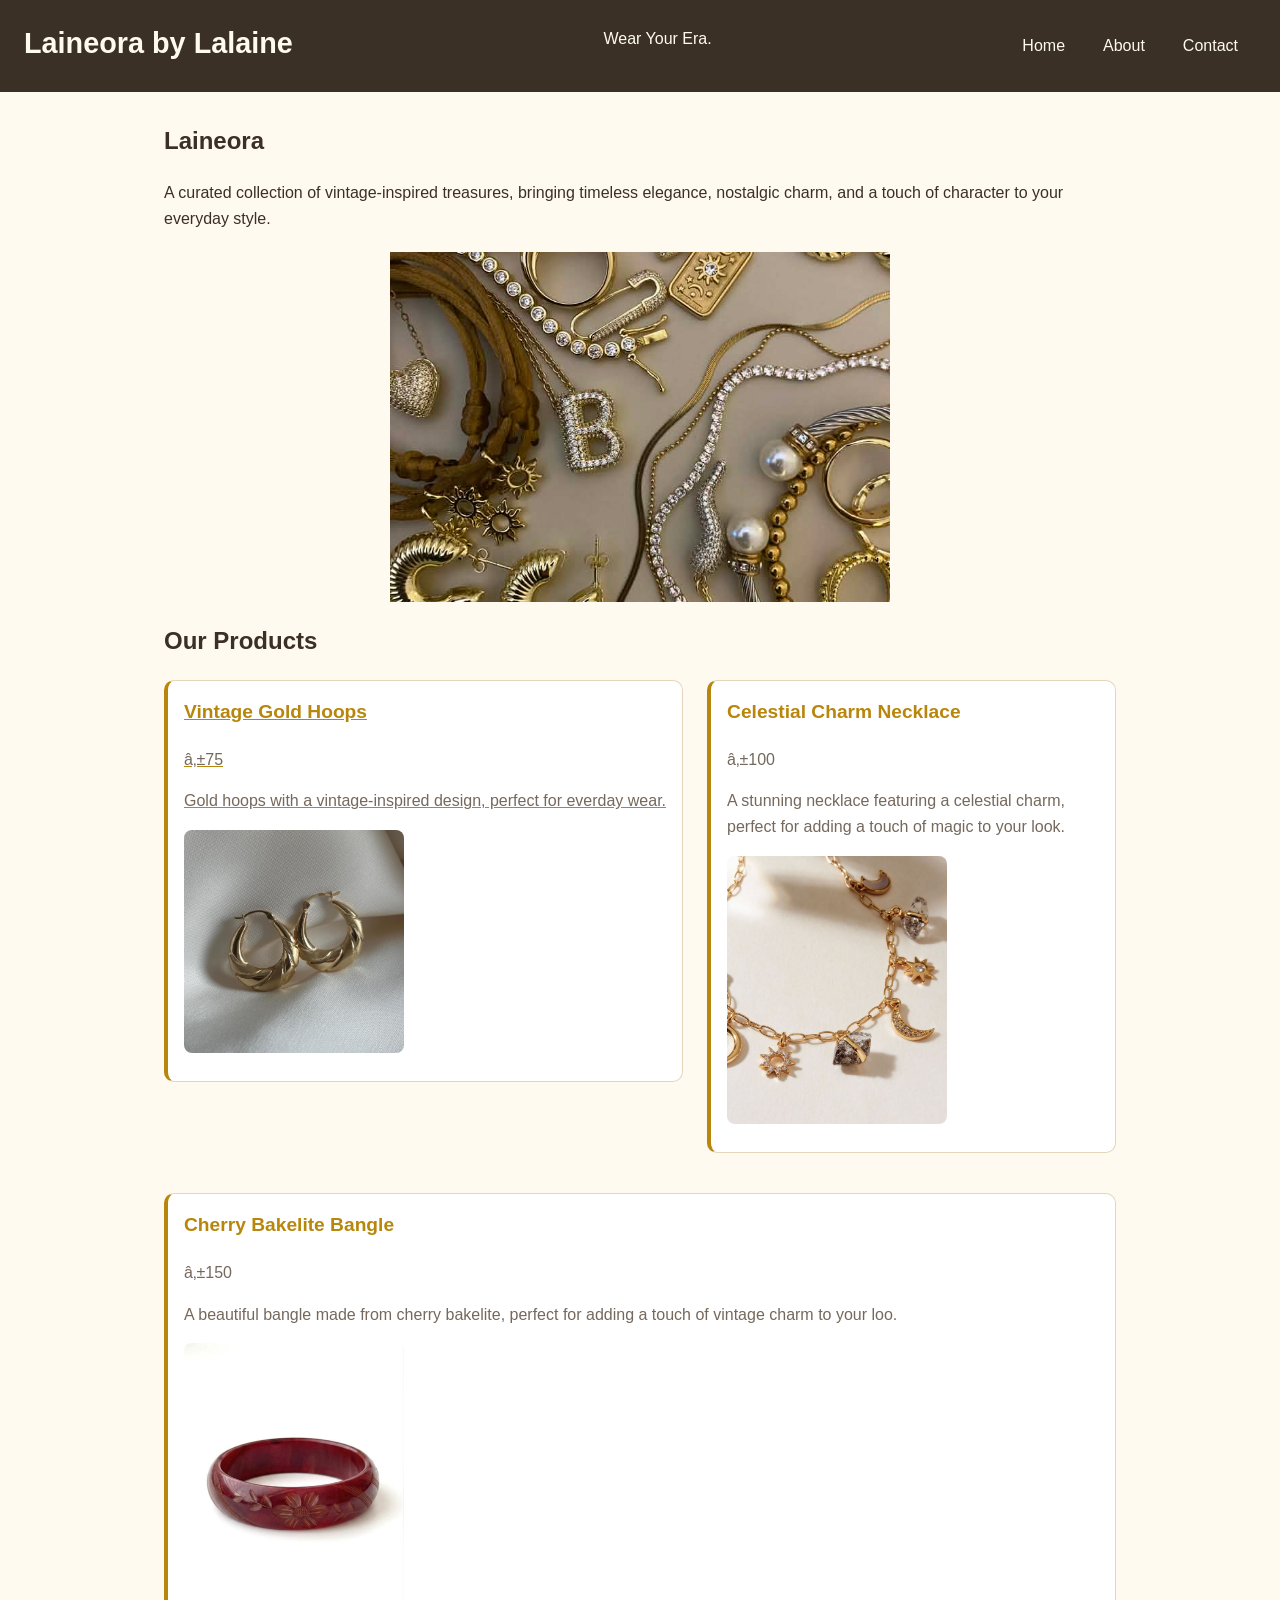
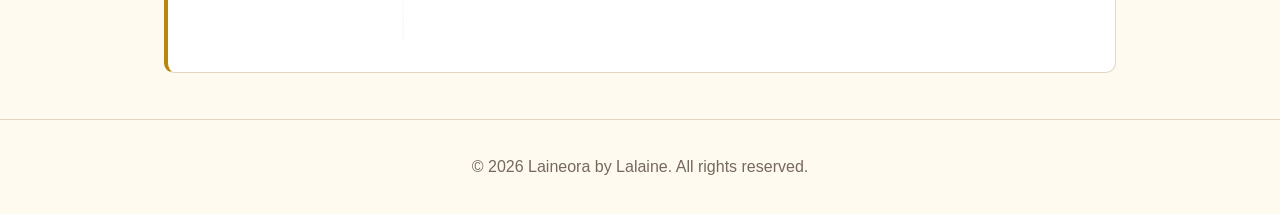
==== index.html @ add8b525 "Update name" ====
<!DOCTYPE html>
<html lang="en">
<head>
    <meta charset="'UTF-8">
    <meta name="'viewport" content="width=device=width, initial scale=1.0">
    <title>Laineora by Lalaine</title>

    <link rel="stylesheet" href="style.css">
</head>
<body>
    
   <header class="site-header">
     <h1>Laineora by Lalaine</h1>
     <p>Wear Your Era.</p>

     <nav>
        <ul>
            <li><a href="index.html">Home</a></li>
            <li><a href="about.html">About</a></li>
            <li><a href="contact.html">Contact</a></li>
        </ul>
     </nav>
    </header>

     <main>
     
      <section>
          <h2>Laineora</h2>
          <p>
            A curated collection of vintage-inspired treasures, bringing timeless elegance, nostalgic charm, and a touch of character to your everyday style.
          </p> 
          <img src="accessories.jpg" alt="Vintage accessories from Laineora by Lalaine" class="hero-image">
     </section> 
    
     <h2> Our Products</h2> 

     <div class="product-grid">
     <a href="products/vintage-gold-hoops.html">
     <article class="product-card">
           <h3> Vintage Gold Hoops</h3>
           <p>₱75</p>
           <p> Gold hoops with a vintage-inspired design, perfect for everday wear.</p>
           <img src= "gold hoops.jpg" alt=" Vintage Gold Hoop Earrings">
     </article>
     </a>

    <article class="product-card">
          <h3> Celestial Charm Necklace</h3>
          <p> ₱100</p>
          <p> A stunning necklace featuring a celestial charm, perfect for adding a touch of magic to your look.</p>
            <img src= "celestial necklace.jpg" alt="Celestial Charm Necklace">
    </article>

    <article class="product-card">
          <h3> Cherry Bakelite Bangle</h3>
          <p>₱150</p>
          <p> A beautiful bangle made from cherry bakelite, perfect for adding a touch of vintage charm to your loo.</p>
          <img src= "cherry bakelite bangle.jpg" alt="Cherry Bakelite Bangle">
    </article>
     </div>
     
     </main>

     <footer>
        <p>&copy; 2026 Laineora by Lalaine. All rights reserved.</p>
      </footer>
</body> 
</html>
---- style.css ----
/* ===== 1. Variables ===== */

:root {
  --brand: #b8860b;
  --ink: #3b3025;
  --muted: #75685c;
  --paper: #fffaf0;
  --line: #e4d6bd;
}


/* ===== 2. Base Styles ===== */

* {
  box-sizing: border-box;
}

body {
  margin: 0;
  font-family: 'Segoe UI', Helvetica, Arial, sans-serif;
  line-height: 1.6;
  color: var(--ink);
  background: var(--paper);
}

img {
  max-width: 100%;
  height: auto;
  display: block;
}

.hero-image {
    display: block;
    width: 500px;
    height: 350px;
    object-fit: cover;
    margin: 20px auto;
}

a {
  color: var(--brand);
}


/* ===== 3. Layout Regions ===== */

header {
  background: var(--ink);
  color: var(--paper);
  padding: 20px 24px;
}

header h1 {
  margin: 0 0 6px;
  font-size: 1.8rem;
}

header p {
  margin: 0 0 14px;
  color: var(--paper);
}

.site-header {
    display: flex;
    justify-content: space-between;
    align-items: center;
}

.site-header nav ul {
    display: flex;
    gap: 20px;
}

/* ===== Navigation ===== */

nav ul {
  list-style: none;
  margin: 0;
  padding: 0;
}

nav li {
  margin-right: 18px;
}

nav a {
  color: var(--paper);
  text-decoration: none;
}

nav a:hover {
  text-decoration: underline;
}


/* ===== Main Content ===== */

main {
  padding: 30px 24px;
  max-width: 1000px;
  margin: 0 auto;
}

main h2 {
  color: var(--ink);
  margin-top: 0;
}

main h3 {
  color: var(--brand);
}


/* ===== Footer ===== */

footer {
  border-top: 1px solid var(--line);
  padding: 18px 24px;
  color: var(--muted);
  text-align: center;
}


/* ===== 4. Components ===== */


/* Product Cards */

article {
  background: white;
  border: 1px solid var(--line);
  border-left: 4px solid var(--brand);
  border-radius: 10px;
  padding: 18px;
  margin-bottom: 20px;
}

article h3 {
  margin-top: 0;
  color: var(--brand);
}

article img {
  width: 220px;
  border-radius: 8px;
  margin: 12px 0;
}

article p {
  color: var(--muted);
}


/* Tables */

table {
  width: 100%;
  border-collapse: collapse;
  margin-top: 20px;
  background: white;
}

th,
td {
  border: 1px solid var(--line);
  padding: 10px;
  text-align: left;
}

th {
  background: var(--ink);
  color: var(--paper);
}


/* ===== 5. Forms and Buttons ===== */

form {
  max-width: 600px;
}

label {
  display: block;
  margin-top: 14px;
  margin-bottom: 5px;
}

input,
textarea,
select {
  width: 100%;
  padding: 10px;
  border: 1px solid var(--line);
  border-radius: 6px;
  font: inherit;
}

button {
  margin-top: 15px;
  padding: 10px 18px;
  border: none;
  border-radius: 6px;
  background: var(--brand);
  color: white;
  cursor: pointer;
}

button:hover {
  opacity: 0.9;
}

/* ===== 6. Product Cards ===== */

.product-grid {
    display: flex;
    flex-wrap: wrap;
    gap: 24px;
}

.product-card {
  background: #ffffff;
  border-radius: 10px;
  padding: 16px;
  border-left: 4px solid var(--brand);
  margin-bottom: 16px;
  flex: 1 1 240px;
}

.product-card h3 {
  font-size: 1.2rem;
  color: var(--brand);
}
/* ===== 7.Contact Form ===== */

fieldset {
  padding: 16px;
  border-radius: 10px;
  margin-bottom: 16px;
}

legend {
  color: var(--brand);
  font-weight: bold;
}

fieldset p {
     margin: 0 0 16px 0;
}

fieldset label {
    display: block;
    margin-bottom: 8px;
}

fieldset input,
fieldset textarea,
fieldset select {
    box-sizing: border-box;
}

/* ===== 8. Visible Focus State ===== */

input:focus,
textarea:focus {
  outline: 3px solid var(--brand);
  outline-offset: 2px;
}

/* ===== 9. Utilities ===== */

.text-center {
  text-align: center;
}
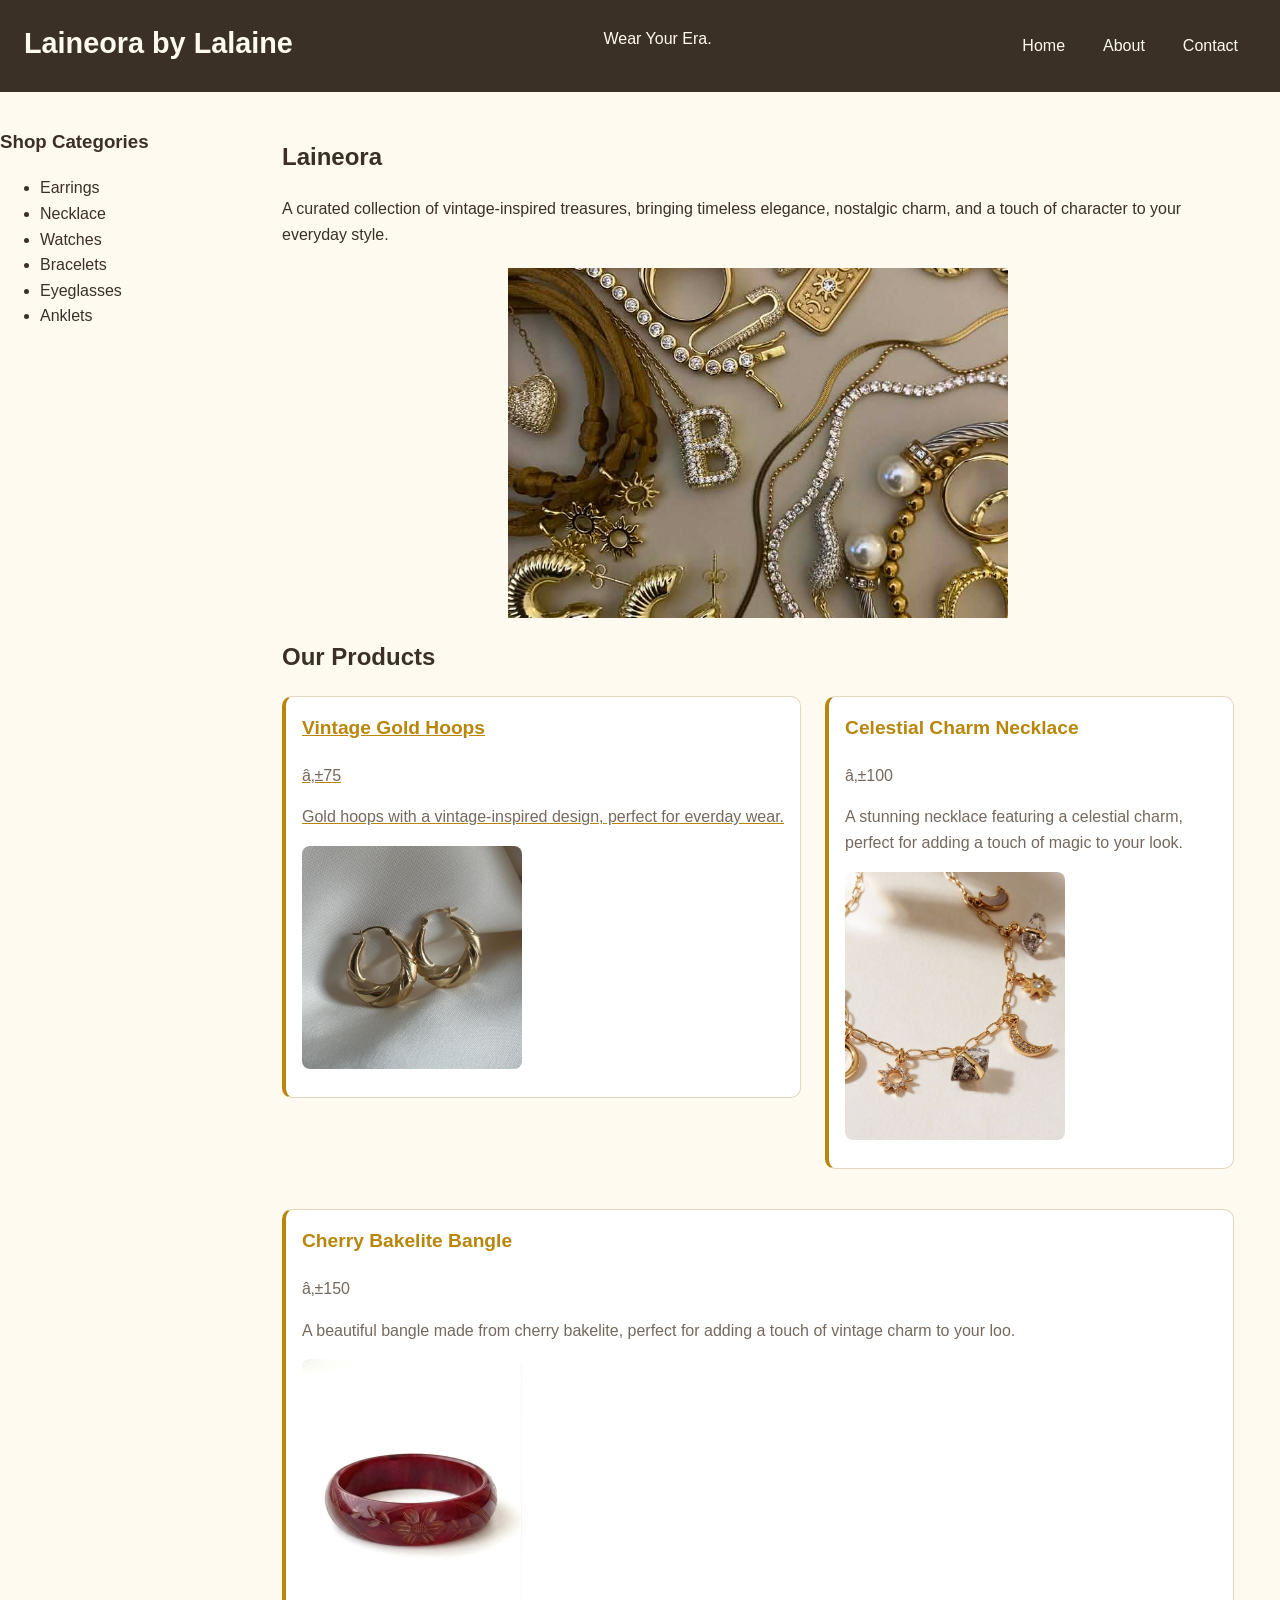
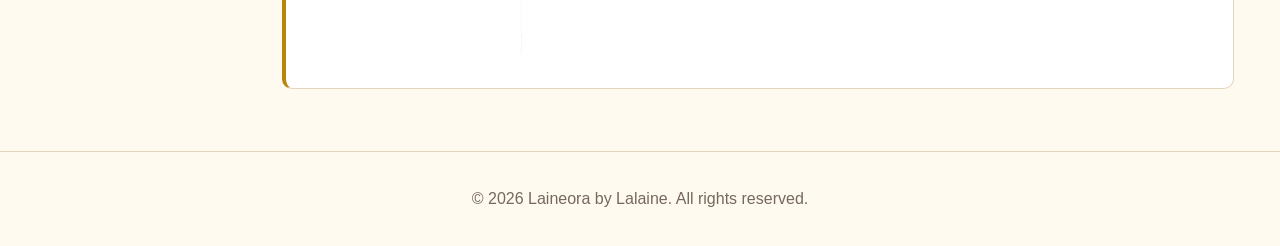
==== commit e15b14f5: "Add grid" ====
--- a/index.html
+++ b/index.html
@@ -9,7 +9,9 @@
 </head>
 <body>
     
-   <header class="site-header">
+<div class="page">
+ 
+      <header class="site-header">
      <h1>Laineora by Lalaine</h1>
      <p>Wear Your Era.</p>
 
@@ -22,7 +24,19 @@
      </nav>
     </header>
 
-     <main>
+    <aside> 
+       <h3>Shop Categories</h3>
+         <ul>
+             <li>Earrings</li>
+             <li>Necklace</li>
+             <li>Watches</li>
+             <li>Bracelets</li>
+             <li>Eyeglasses</li>
+             <li>Anklets</li>
+        </ul>
+    </aside>
+   
+    <main>
      
       <section>
           <h2>Laineora</h2>
@@ -64,5 +78,6 @@
      <footer>
         <p>&copy; 2026 Laineora by Lalaine. All rights reserved.</p>
       </footer>
+</div>
 </body> 
 </html>
--- a/style.css
+++ b/style.css
@@ -270,4 +270,30 @@
 
 .text-center {
   text-align: center;
+}
+
+.page {
+    display: grid;
+    grid-template-columns: 220px 1fr;
+    grid-template-areas:
+        "masthead masthead"
+        "side main"
+        "foot foot";
+    gap: 16px;
+}
+
+header {
+    grid-area: masthead;
+}
+
+aside {
+    grid-area: side;
+}
+
+main {
+    grid-area: main;
+}
+
+footer {
+    grid-area: foot;
 }
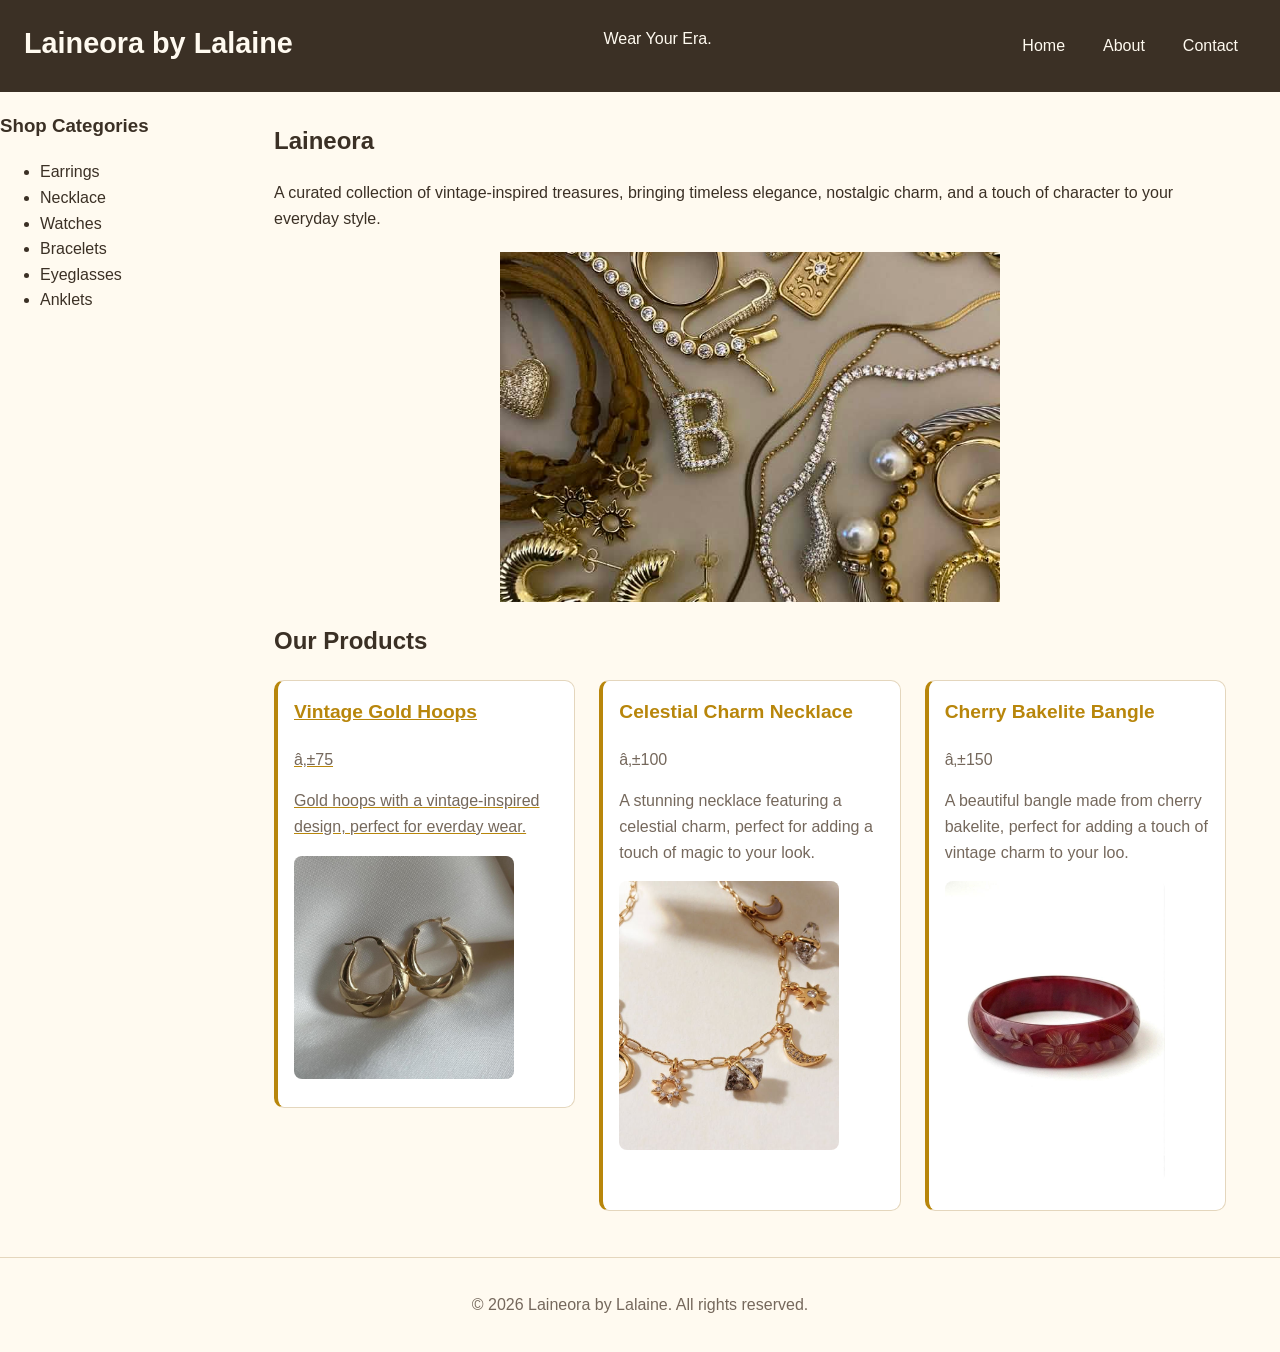
==== commit 49301f16: "Update page" ====
--- a/index.html
+++ b/index.html
@@ -71,7 +71,8 @@
           <p> A beautiful bangle made from cherry bakelite, perfect for adding a touch of vintage charm to your loo.</p>
           <img src= "cherry bakelite bangle.jpg" alt="Cherry Bakelite Bangle">
     </article>
-     </div>
+  
+  </div>
      
      </main>
 
--- a/style.css
+++ b/style.css
@@ -212,8 +212,8 @@
 /* ===== 6. Product Cards ===== */
 
 .product-grid {
-    display: flex;
-    flex-wrap: wrap;
+    display: grid;
+    grid-template-columns: repeat(3, 1fr);
     gap: 24px;
 }
 
@@ -274,12 +274,12 @@
 
 .page {
     display: grid;
-    grid-template-columns: 220px 1fr;
+    grid-template-columns: 1fr;
     grid-template-areas:
-        "masthead masthead"
-        "side main"
-        "foot foot";
-    gap: 16px;
+        "masthead"
+        "main"
+        "side"
+        "foot";
 }
 
 header {
@@ -296,4 +296,14 @@
 
 footer {
     grid-area: foot;
+}
+
+@media (min-width: 700px) {
+    .page {
+        grid-template-columns: 220px 1fr;
+        grid-template-areas:
+            "masthead masthead"
+            "side main"
+            "foot foot";
+    }
 }
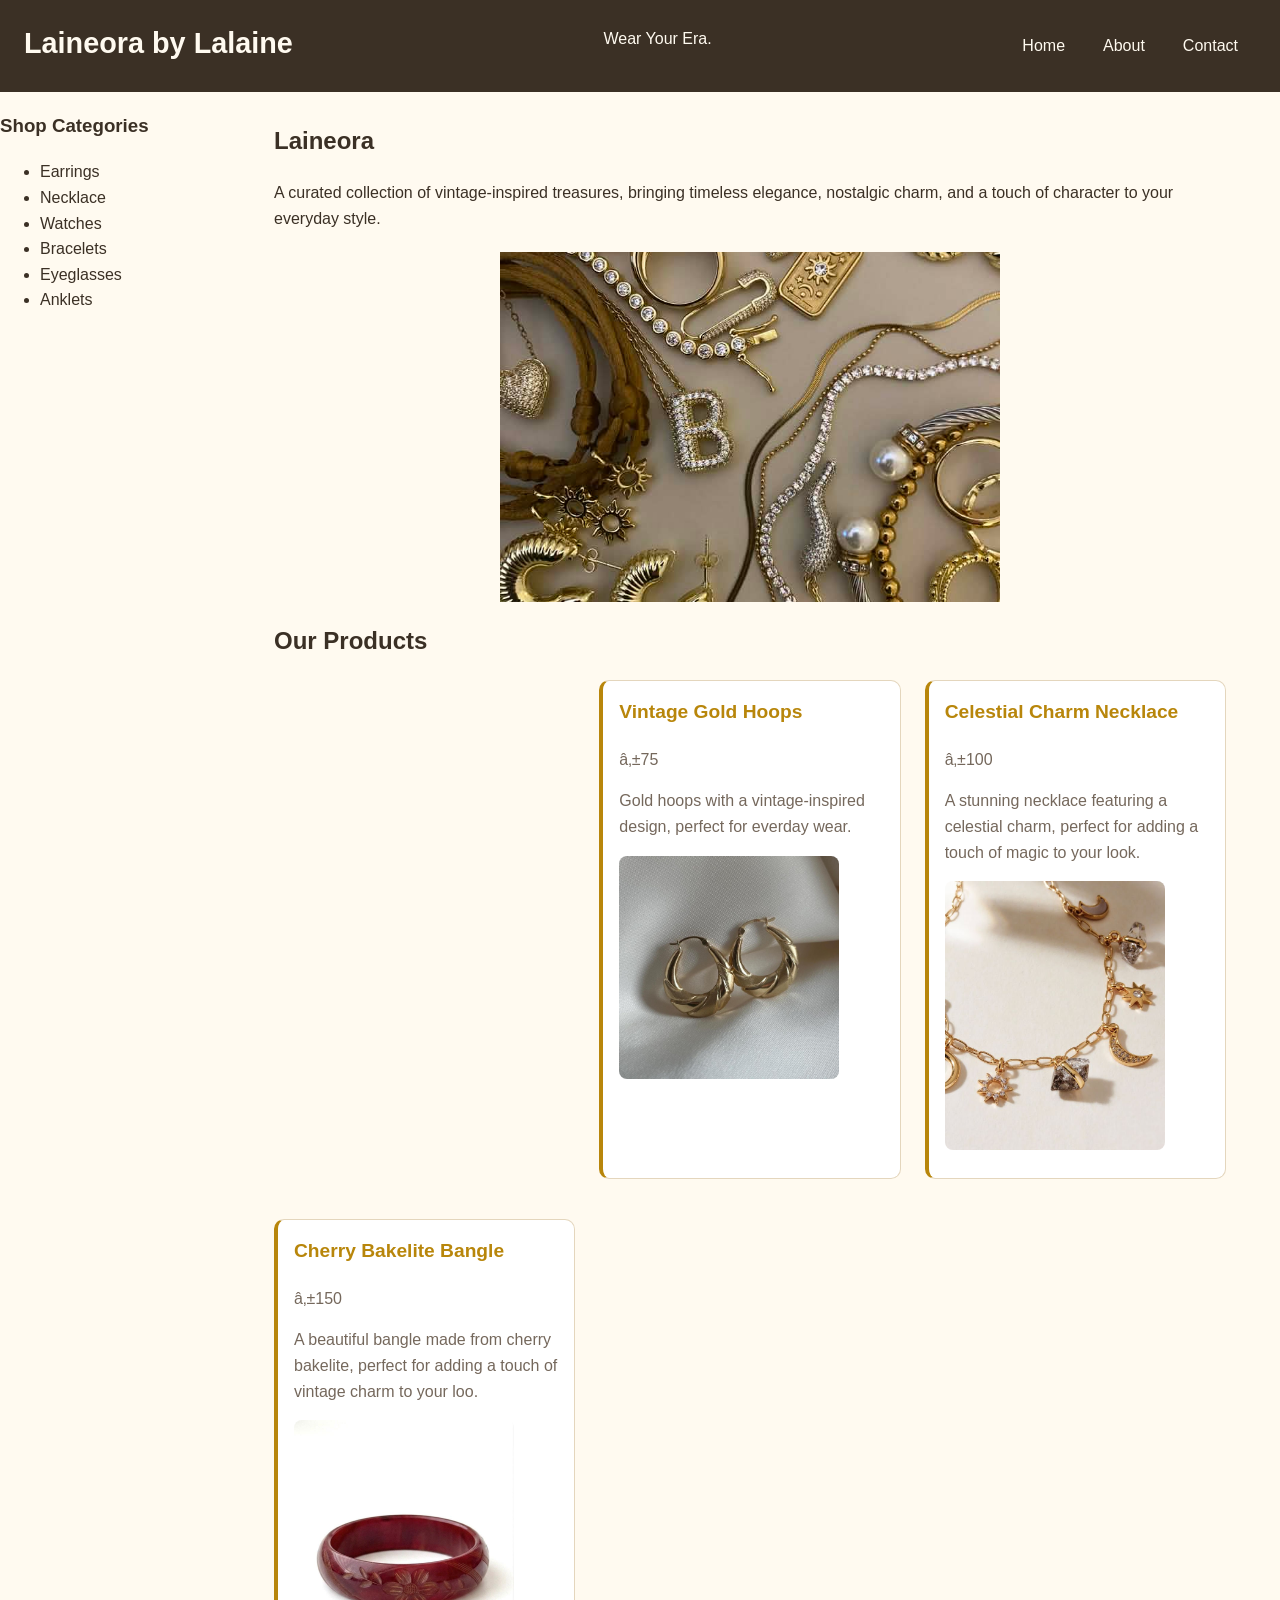
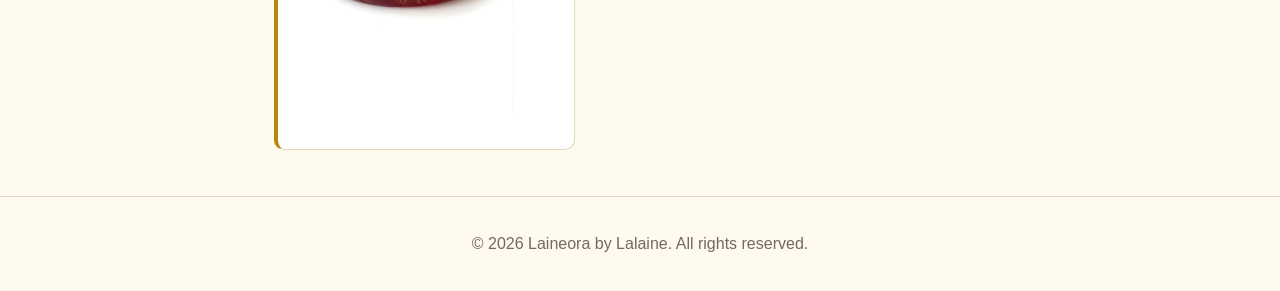
==== commit efa68da6: "Update product card" ====
--- a/index.html
+++ b/index.html
@@ -49,14 +49,13 @@
      <h2> Our Products</h2> 
 
      <div class="product-grid">
-     <a href="products/vintage-gold-hoops.html">
+     <a href="products/vintage-gold-hoops.html"></a>
      <article class="product-card">
            <h3> Vintage Gold Hoops</h3>
            <p>₱75</p>
            <p> Gold hoops with a vintage-inspired design, perfect for everday wear.</p>
            <img src= "gold hoops.jpg" alt=" Vintage Gold Hoop Earrings">
      </article>
-     </a>
 
     <article class="product-card">
           <h3> Celestial Charm Necklace</h3>
@@ -71,8 +70,7 @@
           <p> A beautiful bangle made from cherry bakelite, perfect for adding a touch of vintage charm to your loo.</p>
           <img src= "cherry bakelite bangle.jpg" alt="Cherry Bakelite Bangle">
     </article>
-  
-  </div>
+     </div>
      
      </main>
 
--- a/style.css
+++ b/style.css
@@ -282,6 +282,12 @@
         "foot";
 }
 
+.product-grid {
+    display: grid;
+    grid-template-columns: 1fr;
+
+}
+
 header {
     grid-area: masthead;
 }
@@ -306,4 +312,8 @@
             "side main"
             "foot foot";
     }
+
+     .product-grid {
+        grid-template-columns: repeat(3, 1fr);
+    }
 }
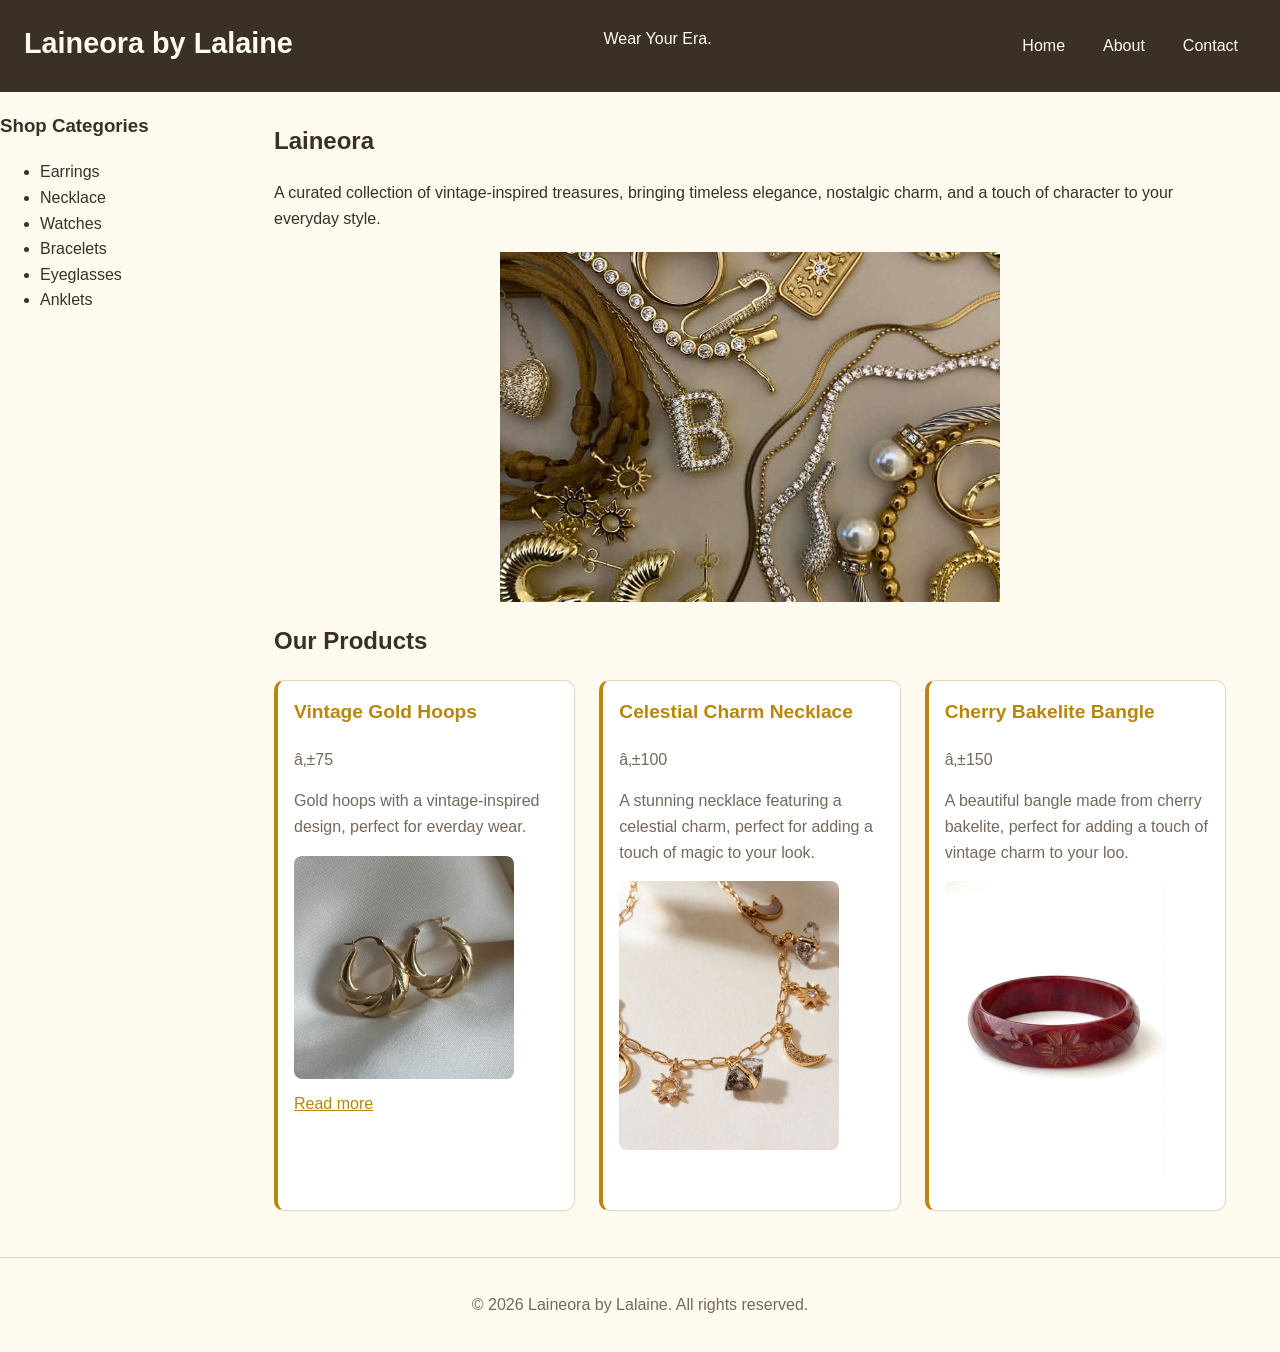
==== commit fdaa5db3: "Update product card" ====
--- a/index.html
+++ b/index.html
@@ -49,12 +49,14 @@
      <h2> Our Products</h2> 
 
      <div class="product-grid">
-     <a href="products/vintage-gold-hoops.html"></a>
+
      <article class="product-card">
            <h3> Vintage Gold Hoops</h3>
            <p>₱75</p>
            <p> Gold hoops with a vintage-inspired design, perfect for everday wear.</p>
            <img src= "gold hoops.jpg" alt=" Vintage Gold Hoop Earrings">
+
+           <a href="products/vintage-gold-hoops.html" class="button">Read more</a>
      </article>
 
     <article class="product-card">
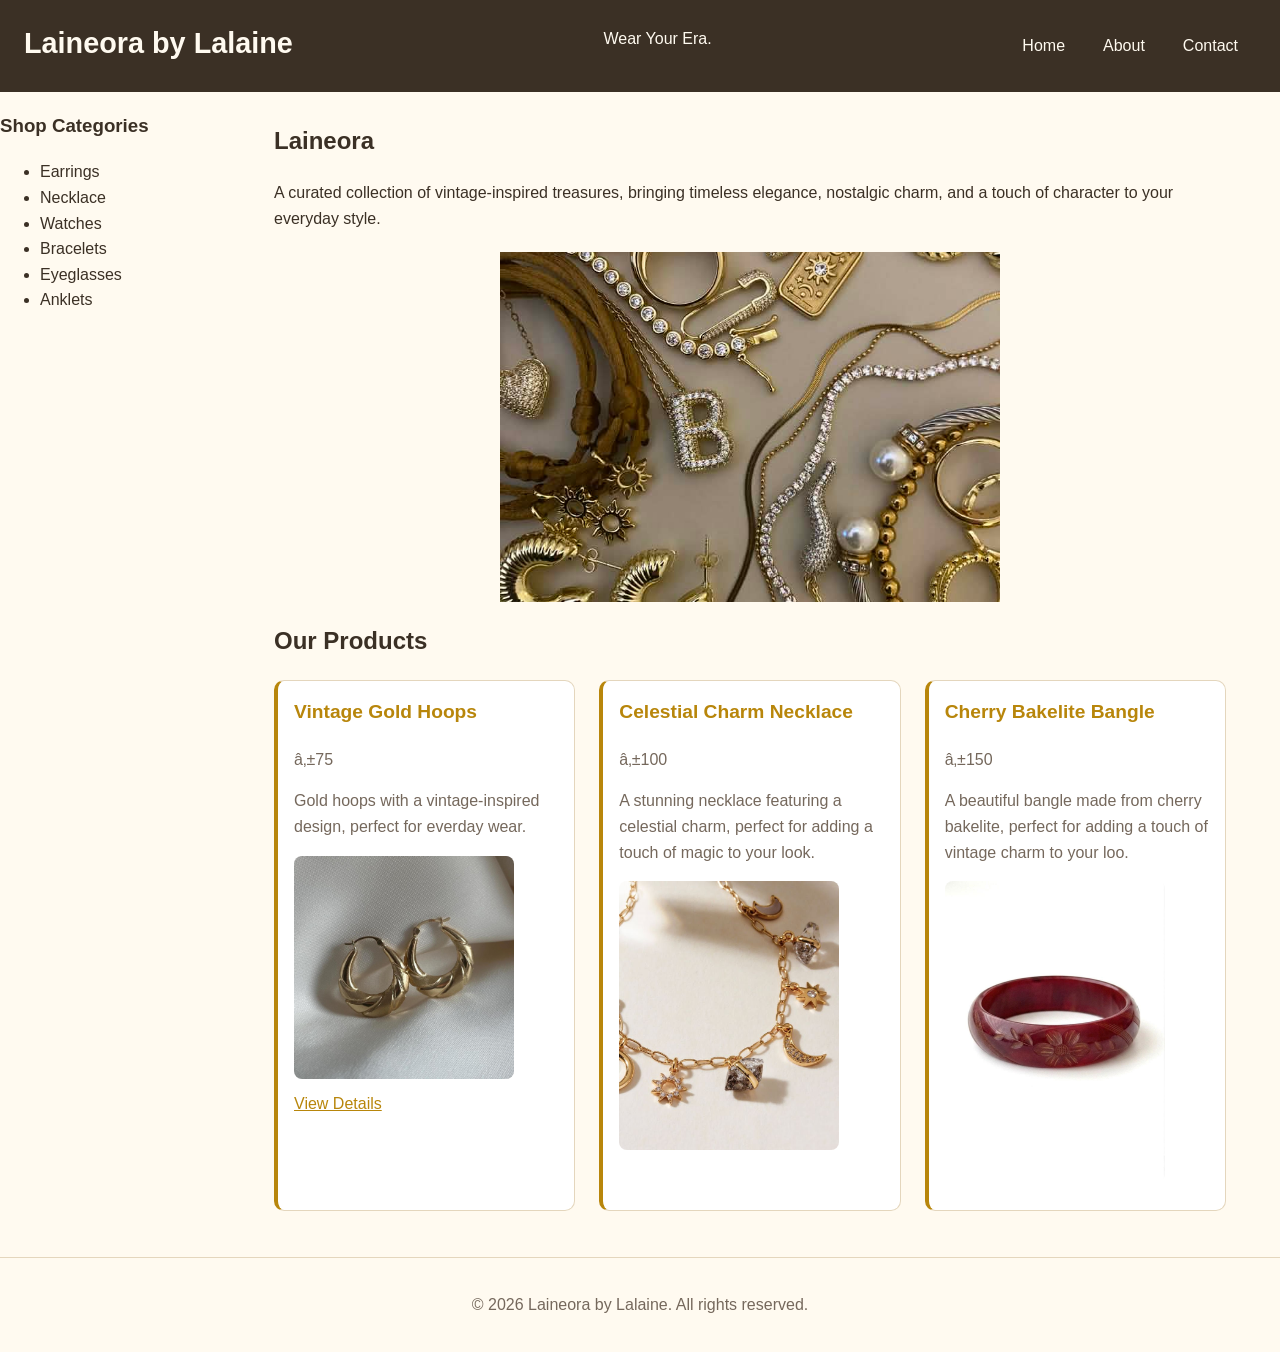
==== commit ca5c0b5f: "Update product card" ====
--- a/index.html
+++ b/index.html
@@ -56,7 +56,7 @@
            <p> Gold hoops with a vintage-inspired design, perfect for everday wear.</p>
            <img src= "gold hoops.jpg" alt=" Vintage Gold Hoop Earrings">
 
-           <a href="products/vintage-gold-hoops.html" class="button">Read more</a>
+           <a href="products/vintage-gold-hoops.html" class="button">View Details</a>
      </article>
 
     <article class="product-card">
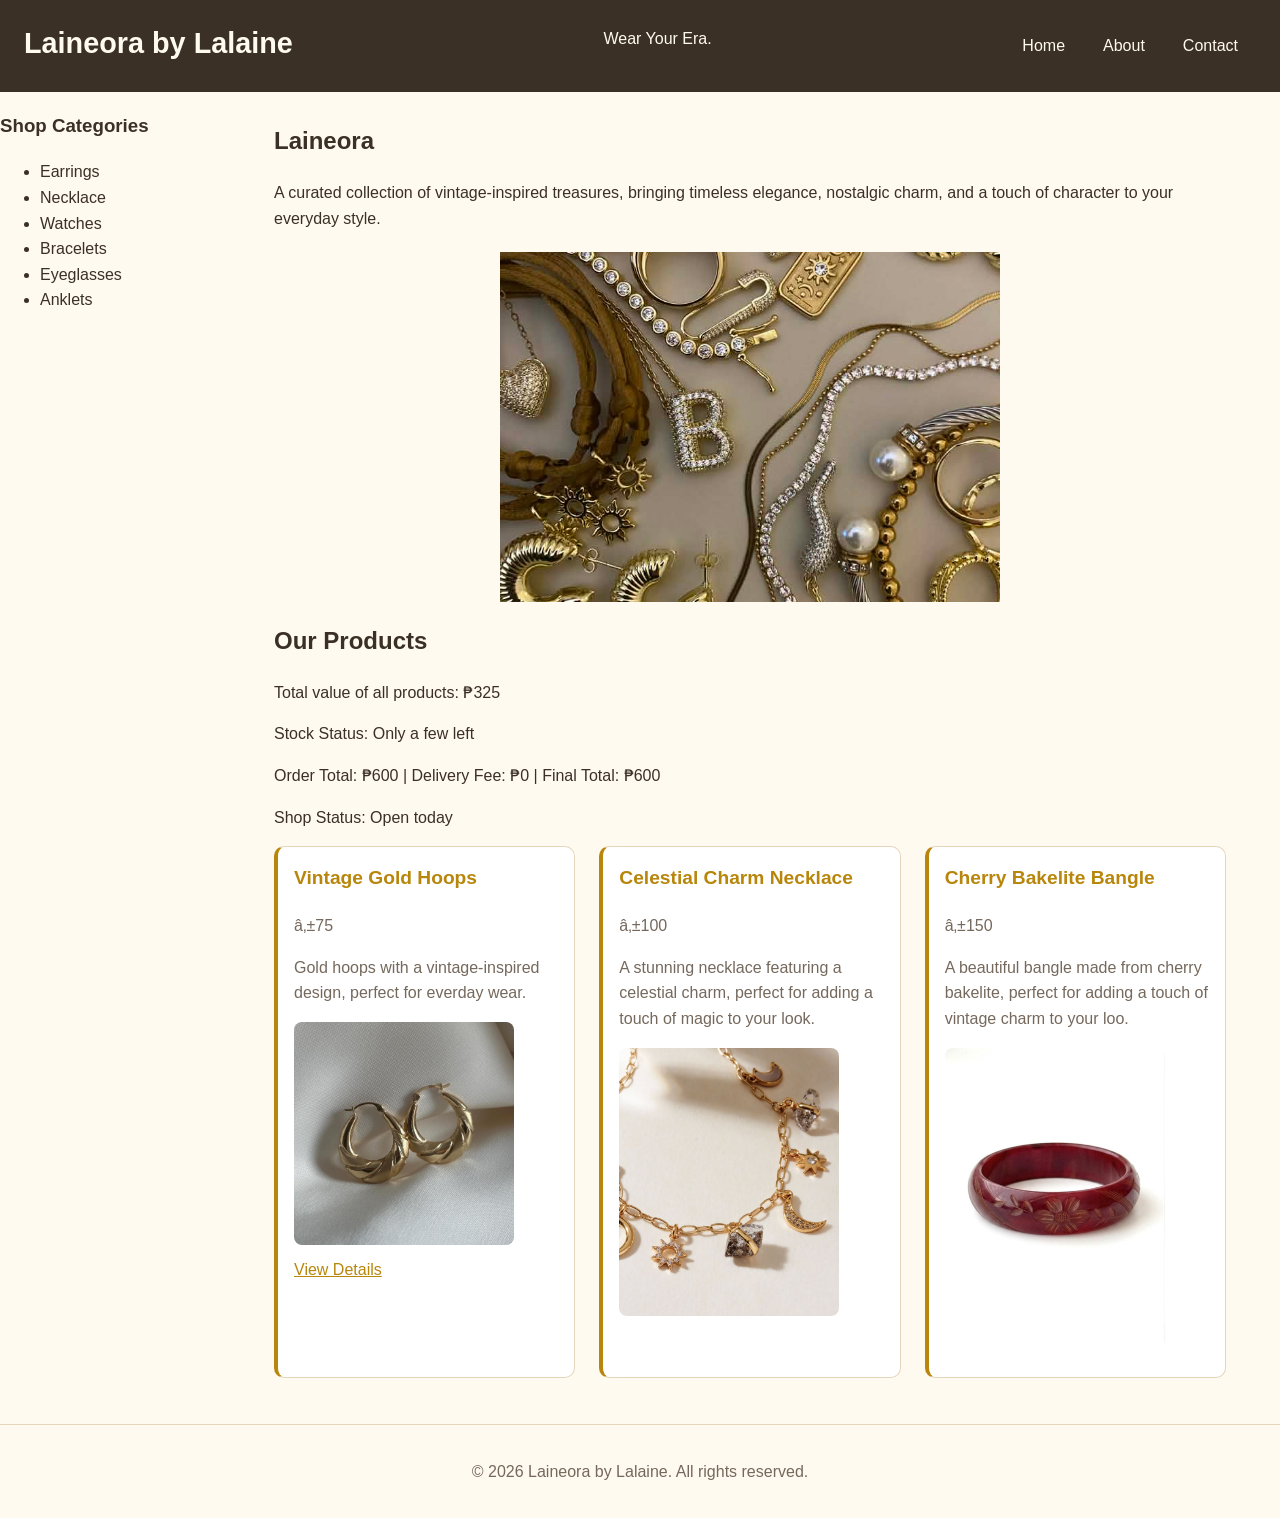
==== commit 04f098a9: "update products" ====
--- a/index.html
+++ b/index.html
@@ -12,7 +12,7 @@
 <div class="page">
  
       <header class="site-header">
-     <h1>Laineora by Lalaine</h1>
+     <h1 id="shop-name">Laineora by Lalaine</h1>
      <p>Wear Your Era.</p>
 
      <nav>
@@ -47,10 +47,14 @@
      </section> 
     
      <h2> Our Products</h2> 
+     <p id="product-total"></p>
+     <p id="stock-status"></p>
+     <p id="delivery-result"></p>
+     <p id="shop-status"></p> 
 
      <div class="product-grid">
 
-     <article class="product-card">
+     <article class="product-card" data-price="75">
            <h3> Vintage Gold Hoops</h3>
            <p>₱75</p>
            <p> Gold hoops with a vintage-inspired design, perfect for everday wear.</p>
@@ -59,14 +63,14 @@
            <a href="products/vintage-gold-hoops.html" class="button">View Details</a>
      </article>
 
-    <article class="product-card">
+    <article class="product-card" data-price="100">
           <h3> Celestial Charm Necklace</h3>
           <p> ₱100</p>
           <p> A stunning necklace featuring a celestial charm, perfect for adding a touch of magic to your look.</p>
             <img src= "celestial necklace.jpg" alt="Celestial Charm Necklace">
     </article>
 
-    <article class="product-card">
+    <article class="product-card" data-price="150">
           <h3> Cherry Bakelite Bangle</h3>
           <p>₱150</p>
           <p> A beautiful bangle made from cherry bakelite, perfect for adding a touch of vintage charm to your loo.</p>
@@ -77,8 +81,11 @@
      </main>
 
      <footer>
-        <p>&copy; 2026 Laineora by Lalaine. All rights reserved.</p>
+        <p id="copyright"></p>
       </footer>
 </div>
+
+    <script src="script.js"></script>
+
 </body> 
 </html>
